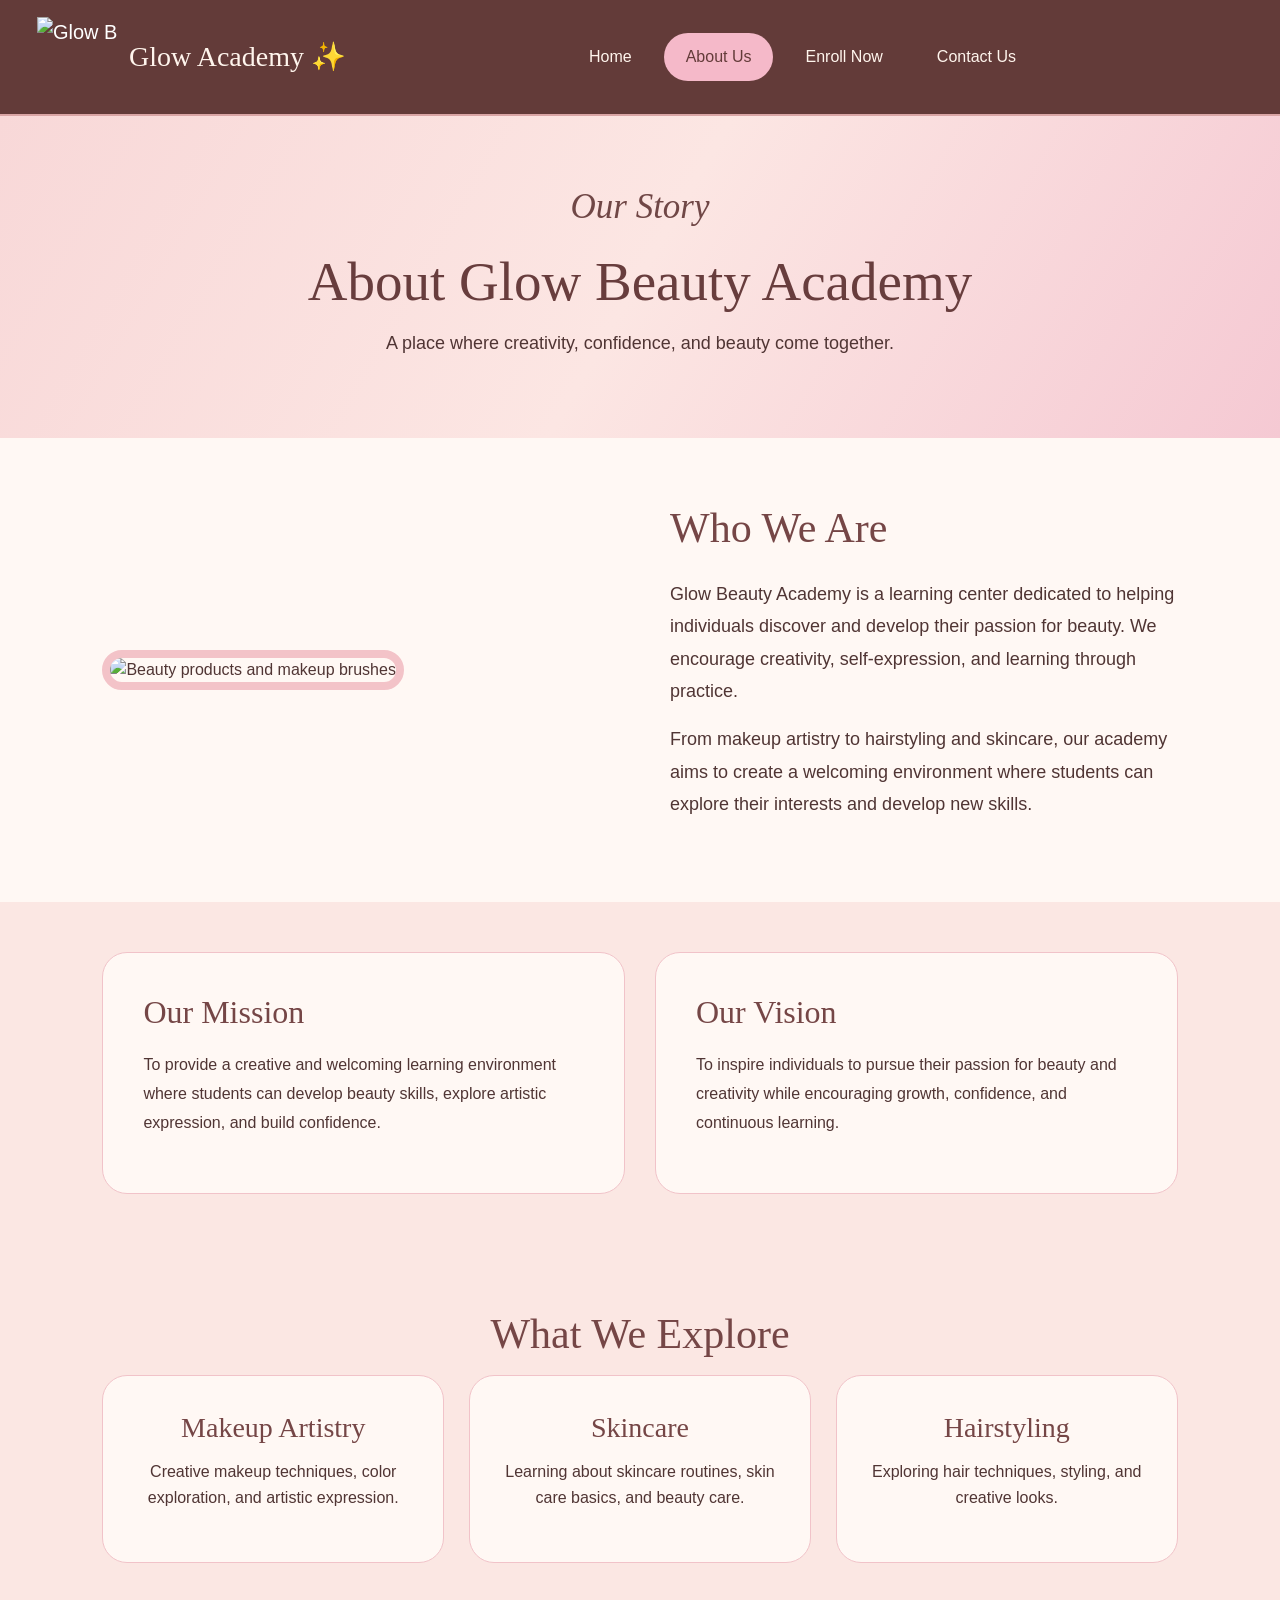
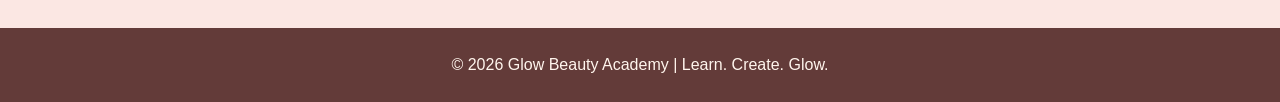
==== about.html @ 5b2344ee "Add files via upload" ====
<!DOCTYPE html>
<html lang="en">
<head>
    <title>Glow Beauty Academy | About Us</title>
    <meta charset="utf-8">
    <meta name="viewport" content="width=device-width, initial-scale=1">

    <link href="https://cdn.jsdelivr.net/npm/bootstrap@5.3.3/dist/css/bootstrap.min.css" rel="stylesheet">
    <script src="https://cdn.jsdelivr.net/npm/bootstrap@5.3.3/dist/js/bootstrap.bundle.min.js"></script>

    <link href="styles.css" rel="stylesheet">
</head>

<body>

<!-- Navigation Bar -->
<nav class="navbar navbar-expand-sm navbar-dark glow-navbar">
    <div class="container-fluid">

        <a class="navbar-brand" href="index.html">
            <img src="Logo.png" alt="Glow Beauty Academy logo" height="50">
            <span class="brand-name">Glow Academy ✨</span>
        </a>

        <button class="navbar-toggler" type="button"
                data-bs-toggle="collapse"
                data-bs-target="#mynavbar"
                aria-controls="mynavbar"
                aria-expanded="false"
                aria-label="Toggle navigation">

            <span class="navbar-toggler-icon"></span>
        </button>

        <div class="collapse navbar-collapse" id="mynavbar">

            <ul class="navbar-nav mx-auto">

                <li class="nav-item">
                    <a class="nav-link" href="index.html" target="_self">Home</a>
                </li>

                <li class="nav-item">
                    <a class="nav-link active" href="about.html" target="_self">About Us</a>
                </li>

                <li class="nav-item">
                    <a class="nav-link" href="enroll.html" target="_self">Enroll Now</a>
                </li>

                <li class="nav-item">
                    <a class="nav-link" href="contact.html" target="_self">Contact Us</a>
                </li>

            </ul>

        </div>
    </div>
</nav>


<!-- About Hero -->
<section class="page-hero">

    <p class="welcome-text">Our Story</p>

    <h1>About Glow Beauty Academy</h1>

    <p>
        A place where creativity, confidence, and beauty come together.
    </p>

</section>


<!-- About Content -->
<section class="about-page-content">

    <div class="about-page-image">
        <img src="https://static.vecteezy.com/system/resources/previews/017/559/937/large_2x/makeup-brushes-table-decorative-cosmetics-background-photo.jpg"
             alt="Beauty products and makeup brushes">
    </div>

    <div class="about-page-text">

        <h2>Who We Are</h2>

        <p>
            Glow Beauty Academy is a learning center dedicated to
            helping individuals discover and develop their passion
            for beauty. We encourage creativity, self-expression,
            and learning through practice.
        </p>

        <p>
            From makeup artistry to hairstyling and skincare,
            our academy aims to create a welcoming environment
            where students can explore their interests and
            develop new skills.
        </p>

    </div>

</section>


<!-- Mission and Vision -->
<section class="mission-vision">

    <div class="mission-card">

        <h2>Our Mission</h2>

        <p>
            To provide a creative and welcoming learning environment
            where students can develop beauty skills, explore
            artistic expression, and build confidence.
        </p>

    </div>

    <div class="vision-card">

        <h2>Our Vision</h2>

        <p>
            To inspire individuals to pursue their passion for beauty
            and creativity while encouraging growth, confidence,
            and continuous learning.
        </p>

    </div>

</section>


<!-- What We Explore -->
<section class="beauty-categories">

    <h2>What We Explore</h2>

    <div class="category-container">

        <div class="category-card">
            <h3>Makeup Artistry</h3>
            <p>
                Creative makeup techniques, color exploration,
                and artistic expression.
            </p>
        </div>

        <div class="category-card">
            <h3>Skincare</h3>
            <p>
                Learning about skincare routines, skin care basics,
                and beauty care.
            </p>
        </div>

        <div class="category-card">
            <h3>Hairstyling</h3>
            <p>
                Exploring hair techniques, styling, and creative looks.
            </p>
        </div>

    </div>

</section>


<!-- Footer -->
<footer class="footer">
    <p>© 2026 Glow Beauty Academy | Learn. Create. Glow.</p>
</footer>


</body>
</html>
---- styles.css ----
/* ==============================
   GLOW BEAUTY ACADEMY
   EXTERNAL CSS
============================== */


/* GENERAL */

* {
    box-sizing: border-box;
}

body {
    margin: 0;
    font-family: Arial, Helvetica, sans-serif;
    background-color: #fff8f4;
    color: #503534;
}

h1, h2, h3 {
    font-family: Georgia, "Times New Roman", serif;
}

a {
    text-decoration: none;
}


/* ==============================
   NAVIGATION BAR
============================== */

.glow-navbar {
    background-color: #633b39;
    padding: 12px 25px;
    border-bottom: 2px solid #d9a5a5;
}

.navbar-brand {
    display: flex;
    align-items: center;
    gap: 12px;
}

.navbar-brand img {
    width: 80px;
    height: 80px;
    object-fit: cover;
}

.brand-name {
    font-family: Georgia, "Times New Roman", serif;
    font-size: 28px;
    color: #fff5ed;
}

.navbar-nav {
    align-items: center;
    gap: 10px;
}

.navbar-nav .nav-link {
    color: #fff5ed;
    padding: 12px 22px !important;
    border-radius: 30px;
    transition: 0.3s;
}

.navbar-nav .nav-link:hover {
    background-color: #f5b9c9;
    color: #633b39;
}

.navbar-nav .nav-link.active {
    background-color: #f5b9c9;
    color: #633b39;
}

.navbar-toggler {
    border: 1px solid #f5b9c9;
}


/* ==============================
   HOME HERO SECTION
============================== */

.hero-section {
    background:
        linear-gradient(
            120deg,
            #f8d8d8,
            #fce6e3,
            #f5c9d3
        );

    padding: 50px 8%;
    overflow: hidden;
}

.hero-content {
    display: flex;
    align-items: center;
    justify-content: space-between;
    gap: 40px;
}

.hero-text {
    flex: 1;
}

.welcome-text {
    font-family: Georgia, "Times New Roman", serif;
    font-style: italic;
    font-size: 35px;
    margin-bottom: 0;
    color: #704746;
}

.hero-text h1 {
    font-size: 90px;
    font-weight: bold;
    line-height: 0.95;
    color: #683d3d;
    margin-bottom: 20px;
}

.hero-tagline {
    font-family: Georgia, "Times New Roman", serif;
    font-style: italic;
    font-size: 35px;
    margin-bottom: 8px;
}

.hero-description {
    font-size: 18px;
    margin-bottom: 25px;
}

.hero-image {
    flex: 1;
    text-align: center;
}

.hero-image img {
    width: 1000%;
    max-width: 800px;
    height: 1000%;
    object-fit: contain;
}


/* ==============================
   BUTTONS
============================== */

.btn-brown {
    background-color: #774644;
    color: white;
    border: none;
    border-radius: 30px;
    padding: 14px 30px;
    transition: 0.3s;
}

.btn-brown:hover {
    background-color: #522f30;
    color: white;
    transform: translateY(-2px);
}

.btn-pink {
    background-color: #f4b3c5;
    color: #503534;
    border: none;
    border-radius: 30px;
    padding: 13px 30px;
    transition: 0.3s;
}

.btn-pink:hover {
    background-color: #e99aaf;
    color: #503534;
    transform: translateY(-2px);
}


/* ==============================
   HOME ABOUT PREVIEW
============================== */

.about-preview {
    display: flex;
    align-items: center;
    gap: 70px;
    padding: 50px 8%;
    background-color: #fff8f4;
}

.about-preview-image {
    flex: 1;
}

.about-preview-image img {
    width: 100%;
    max-width: 500px;
    height: 380px;
    object-fit: cover;
    border-radius: 50% 50% 0 0;
    border: 8px solid #f4c2c8;
}

.about-preview-text {
    flex: 1;
    text-align: center;
}

.about-preview-text h2 {
    font-size: 42px;
    color: #754646;
    margin-bottom: 20px;
}

.about-preview-text p {
    font-size: 20px;
    line-height: 1.7;
    margin-bottom: 25px;
}


/* ==============================
   BEAUTY CATEGORIES
============================== */

.beauty-categories {
    padding: 65px 8%;
    text-align: center;
    background-color: #fbe7e3;
}

.beauty-categories h2 {
    font-size: 42px;
    color: #754646;
    margin-bottom: 15px;
}

.section-subtitle {
    color: #795454;
    margin-bottom: 35px;
}

.category-container {
    display: flex;
    justify-content: center;
    gap: 25px;
    flex-wrap: wrap;
}

.category-card {
    background-color: #fff8f4;
    padding: 35px 25px;
    border-radius: 25px;
    flex: 1;
    min-width: 220px;
    max-width: 350px;
    border: 1px solid #f1c3c9;
    transition: 0.3s;
}

.category-card:hover {
    transform: translateY(-5px);
    box-shadow: 0 8px 20px rgba(100, 55, 55, 0.12);
}

.category-icon {
    font-size: 40px;
    color: #b66f77;
    margin-bottom: 15px;
}

.category-card h3 {
    color: #754646;
    margin-bottom: 15px;
}

.category-card p {
    line-height: 1.6;
}


/* ==============================
   INNER PAGE HERO
============================== */

.page-hero {
    text-align: center;
    padding: 65px 20px;
    background:
        linear-gradient(
            120deg,
            #f8d8d8,
            #fce6e3,
            #f5c9d3
        );
}

.page-hero h1 {
    font-size: 55px;
    color: #683d3d;
    margin: 15px 0;
}

.page-hero p:not(.welcome-text) {
    font-size: 18px;
}


/* ==============================
   ABOUT PAGE
============================== */

.about-page-content {
    display: flex;
    align-items: center;
    gap: 60px;
    padding: 65px 8%;
}

.about-page-image {
    flex: 1;
}

.about-page-image img {
    width: 100%;
    height: 400px;
    object-fit: cover;
    border-radius: 30px;
    border: 8px solid #f3c3c8;
}

.about-page-text {
    flex: 1;
}

.about-page-text h2 {
    color: #754646;
    font-size: 42px;
    margin-bottom: 25px;
}

.about-page-text p {
    font-size: 18px;
    line-height: 1.8;
}


/* MISSION AND VISION */

.mission-vision {
    display: flex;
    gap: 30px;
    padding: 50px 8%;
    background-color: #fbe7e3;
}

.mission-card,
.vision-card {
    flex: 1;
    padding: 40px;
    background-color: #fff8f4;
    border-radius: 25px;
    border: 1px solid #f1c3c9;
}

.mission-card h2,
.vision-card h2 {
    color: #754646;
    margin-bottom: 20px;
}

.mission-card p,
.vision-card p {
    line-height: 1.8;
}


/* ==============================
   ENROLLMENT PAGE
============================== */

.form-section {
    padding: 60px 20px;
    background-color: #fff8f4;
}

.form-container {
    max-width: 700px;
    margin: auto;
    background-color: #fbe7e3;
    padding: 40px;
    border-radius: 30px;
    border: 1px solid #f1c3c9;
}

.form-container h2 {
    text-align: center;
    color: #754646;
    font-size: 40px;
    margin-bottom: 15px;
}

.form-container .section-subtitle {
    text-align: center;
}

.form-label {
    color: #633b39;
    font-weight: bold;
}

.form-control,
.form-select {
    border: 1px solid #d9a5a5;
    border-radius: 12px;
    padding: 12px;
    background-color: #fff8f4;
}

.form-control:focus,
.form-select:focus {
    border-color: #b66f77;
    box-shadow: 0 0 5px rgba(182, 111, 119, 0.3);
}

.form-button {
    width: 100%;
    margin-top: 10px;
}

.form-note {
    text-align: center;
    font-size: 13px;
    margin-top: 20px;
    color: #866969;
}


/* ==============================
   CONTACT PAGE
============================== */

.contact-section {
    display: flex;
    gap: 50px;
    padding: 60px 8%;
    background-color: #fff8f4;
}

.contact-info {
    flex: 1;
    background-color: #fbe7e3;
    padding: 40px;
    border-radius: 30px;
}

.contact-info h2 {
    color: #754646;
    font-size: 40px;
    margin-bottom: 20px;
}

.contact-info > p {
    line-height: 1.7;
    margin-bottom: 30px;
}

.contact-item {
    margin-bottom: 25px;
}

.contact-item h3 {
    font-size: 22px;
    color: #754646;
}

.contact-form-container {
    flex: 1;
    padding: 40px;
    background-color: #fbe7e3;
    border-radius: 30px;
}

.contact-form-container h2 {
    color: #754646;
    margin-bottom: 25px;
    font-size: 35px;
}


/* ==============================
   FOOTER
============================== */

.footer {
    background-color: #633b39;
    color: #fff5ed;
    text-align: center;
    padding: 25px 15px;
}

.footer p {
    margin: 0;
}


/* ==============================
   RESPONSIVE DESIGN
============================== */

@media screen and (max-width: 768px) {

    .hero-content,
    .about-preview,
    .about-page-content,
    .mission-vision,
    .contact-section {
        flex-direction: column;
    }

    .hero-text h1 {
        font-size: 55px;
    }

    .welcome-text {
        font-size: 28px;
    }

    .hero-tagline {
        font-size: 27px;
    }

    .hero-image img {
        max-width: 400px;
    }

    .about-preview {
        gap: 30px;
    }

    .about-preview-image img {
        height: 300px;
    }

    .about-preview-text h2,
    .about-page-text h2 {
        font-size: 32px;
    }

    .page-hero h1 {
        font-size: 38px;
    }

    .about-page-image img {
        height: 300px;
    }

    .mission-vision {
        gap: 20px;
    }

    .contact-section {
        gap: 25px;
    }

    .navbar-nav {
        align-items: flex-start;
    }

    .brand-name {
        font-size: 21px;
    }

}


@media screen and (max-width: 480px) {

    .hero-text h1 {
        font-size: 45px;
    }

    .hero-section {
        padding: 35px 6%;
    }

    .about-preview,
    .about-page-content {
        padding: 35px 6%;
    }

    .beauty-categories {
        padding: 40px 6%;
    }

    .form-container,
    .contact-form-container,
    .contact-info {
        padding: 25px;
    }

}
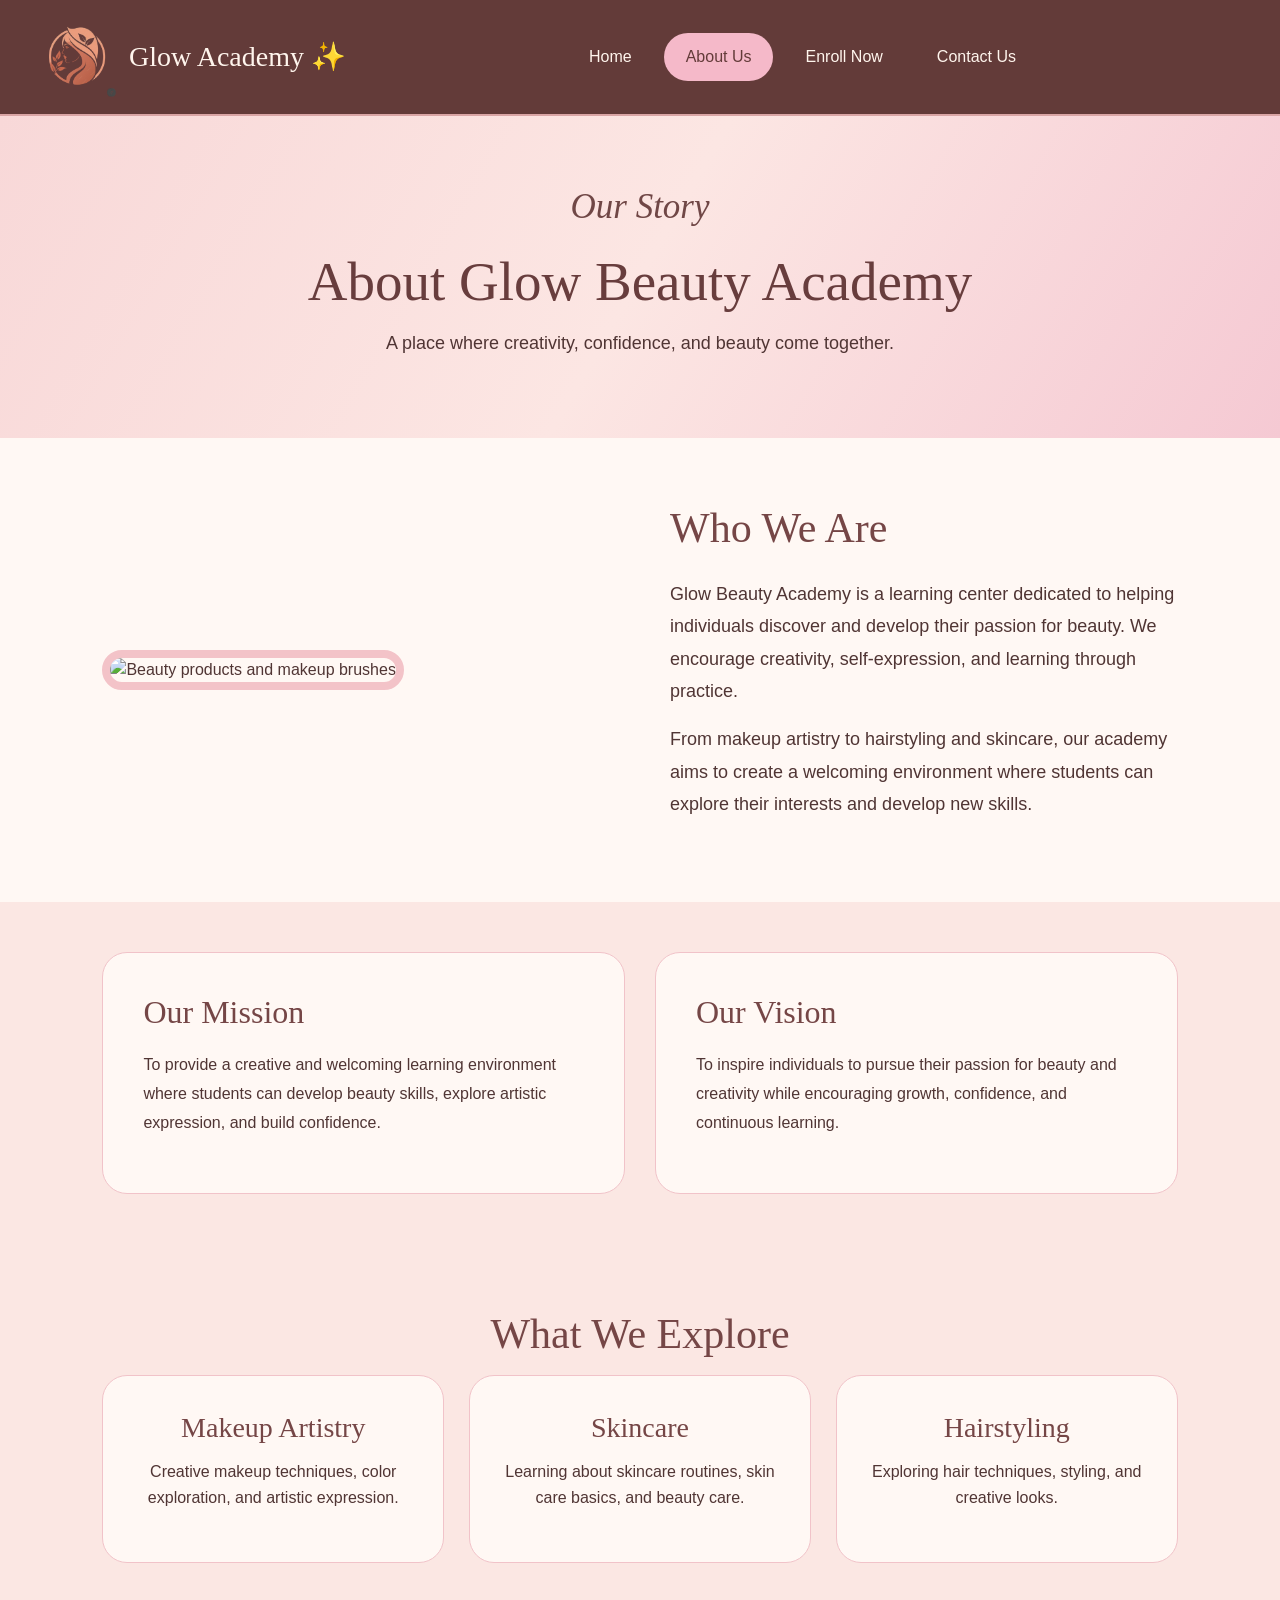
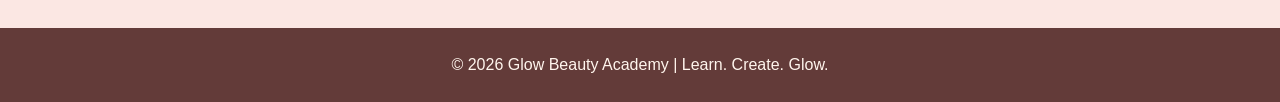
==== commit 7dab7404: "Fix HTML encoding issues in about.html" ====
--- a/about.html
+++ b/about.html
@@ -18,7 +18,7 @@
     <div class="container-fluid">
 
         <a class="navbar-brand" href="index.html">
-            <img src="Logo.png" alt="Glow Beauty Academy logo" height="50">
+            <img src="logo.png" alt="Glow Beauty Academy logo" height="50">
             <span class="brand-name">Glow Academy ✨</span>
         </a>
 
@@ -176,4 +176,4 @@
 
 
 </body>
-</html>+</html>
